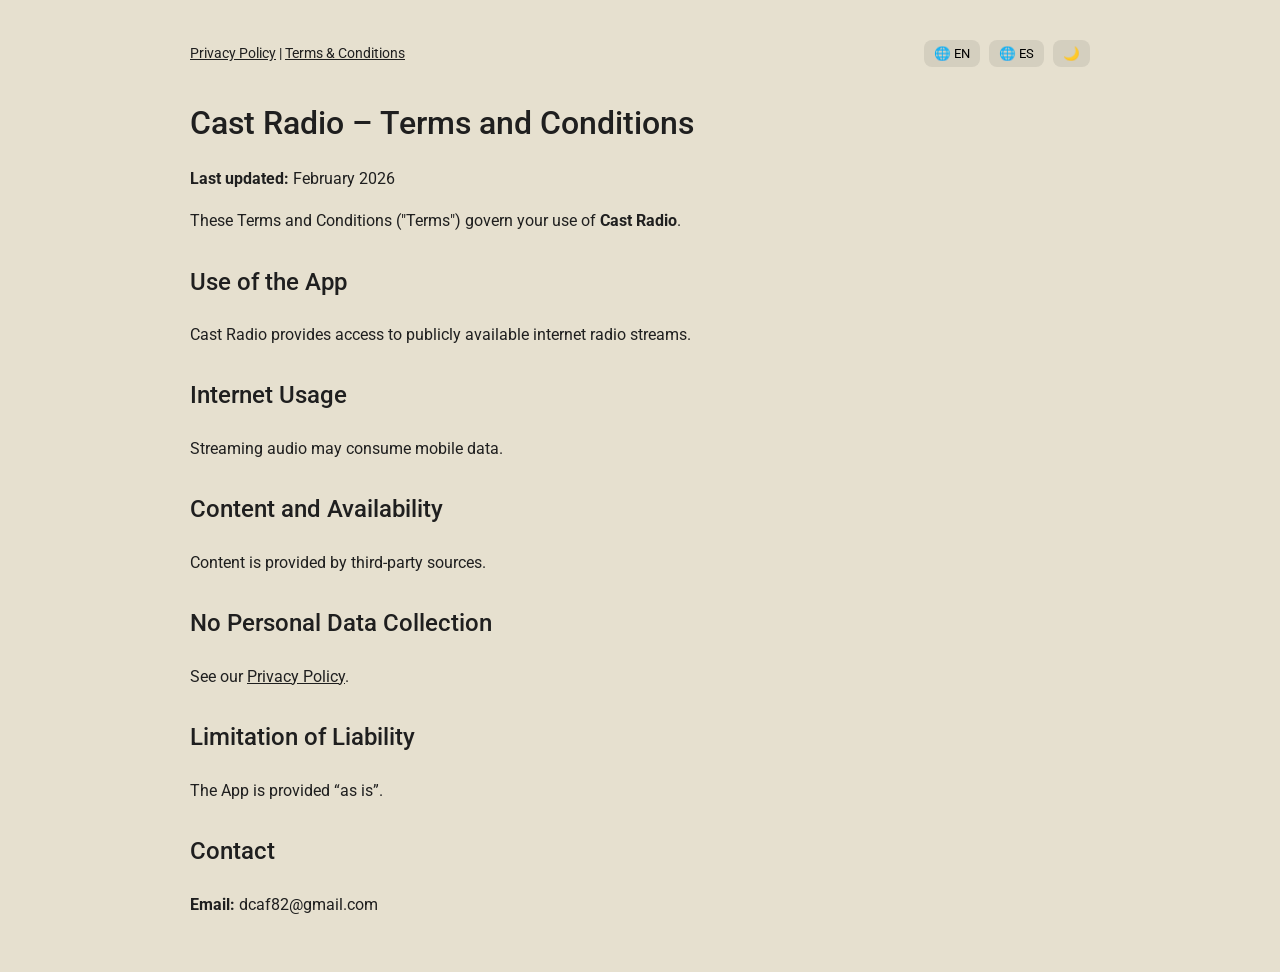
==== terms.html @ b036cca0 "Cast Radio initial repository" ====
<!DOCTYPE html>
<html lang="en">
<head>
  <meta charset="UTF-8" />
  <meta name="viewport" content="width=device-width, initial-scale=1.0" />
  <title>Cast Radio – Terms & Conditions</title>

  <link href="https://fonts.googleapis.com/css2?family=Roboto:wght@300;400;500;700&display=swap" rel="stylesheet">
  <link rel="stylesheet" href="styles.css">
</head>

<body>

  <!-- Top Navigation (THIS WAS MISSING) -->
  <div class="top-bar">
    <div>
      <a href="privacy.html">Privacy Policy</a> |
      <a href="terms.html">Terms & Conditions</a>
    </div>
    <div>
      <button onclick="setLang('en')">🌐 EN</button>
      <button onclick="setLang('es')">🌐 ES</button>
      <button onclick="toggleTheme()">🌙</button>
    </div>
  </div>

  <!-- English -->
  <div data-lang="en">
    <h1>Cast Radio – Terms and Conditions</h1>
    <p><strong>Last updated:</strong> February 2026</p>

    <p>
      These Terms and Conditions ("Terms") govern your use of <strong>Cast Radio</strong>.
    </p>

    <h2>Use of the App</h2>
    <p>Cast Radio provides access to publicly available internet radio streams.</p>

    <h2>Internet Usage</h2>
    <p>Streaming audio may consume mobile data.</p>

    <h2>Content and Availability</h2>
    <p>Content is provided by third-party sources.</p>

    <h2>No Personal Data Collection</h2>
    <p>See our <a href="privacy.html">Privacy Policy</a>.</p>

    <h2>Limitation of Liability</h2>
    <p>The App is provided “as is”.</p>

    <h2>Contact</h2>
    <p><strong>Email:</strong> dcaf82@gmail.com</p>
  </div>

  <!-- Spanish -->
  <div data-lang="es" style="display:none;">
    <h1>Cast Radio – Términos y Condiciones</h1>
    <p><strong>Última actualización:</strong> Febrero 2026</p>

    <p>
      Estos Términos y Condiciones regulan el uso de <strong>Cast Radio</strong>.
    </p>

    <h2>Uso de la Aplicación</h2>
    <p>Cast Radio ofrece acceso a radios públicas por internet.</p>

    <h2>Uso de Internet</h2>
    <p>El streaming puede consumir datos móviles.</p>

    <h2>Contenido y Disponibilidad</h2>
    <p>El contenido proviene de terceros.</p>

    <h2>No Recopilación de Datos</h2>
    <p>Consulte la <a href="privacy.html">Política de Privacidad</a>.</p>

    <h2>Limitación de Responsabilidad</h2>
    <p>La Aplicación se proporciona tal cual.</p>

    <h2>Contacto</h2>
    <p><strong>Correo electrónico:</strong> dcaf82@gmail.com</p>
  </div>

  <!-- JS (THIS WAS ALSO MISSING) -->
  <script src="app.js"></script>
</body>
</html>
---- styles.css ----
/* ===============================
   Cast Radio Web Legal Pages
   Matching Mobile App Theme
   =============================== */

:root {
  --bg-light: #e6e0cf;
  --text-light: #1f1f1f;
  --accent-light: #5b5a48;

  --bg-dark: #3f544a;
  --text-dark: #e6e6e6;
  --accent-dark: #bfc6c1;

  --card-radius: 12px;
}

/* Body */

body {
  font-family: 'Roboto', sans-serif;
  line-height: 1.65;
  margin: 0;
  padding: 40px 20px;
  max-width: 900px;
  margin-left: auto;
  margin-right: auto;

  background: var(--bg-light);
  color: var(--text-light);

  transition: background 0.3s ease, color 0.3s ease;
}

/* Headings */

h1 {
  font-weight: 500;
  margin-bottom: 8px;
}

h2 {
  margin-top: 28px;
  font-weight: 500;
}

/* Links */

a {
  color: inherit;
  text-decoration: underline;
}

/* Top bar */

.top-bar {
  display: flex;
  justify-content: space-between;
  align-items: center;
  margin-bottom: 30px;

  font-size: 14px;
}

/* Buttons */

button {
  font-family: 'Roboto', sans-serif;
  border: none;
  padding: 6px 10px;
  margin-left: 6px;
  border-radius: 8px;

  background: rgba(0,0,0,0.08);
  cursor: pointer;

  transition: background 0.2s ease;
}

button:hover {
  background: rgba(0,0,0,0.18);
}

/* Sections */

p {
  margin-bottom: 14px;
}

/* Divider */

hr {
  border: none;
  border-top: 1px solid rgba(0,0,0,0.1);
  margin: 30px 0;
}

/* ===============================
   DARK MODE
   =============================== */

body.dark {
  background: var(--bg-dark);
  color: var(--text-dark);
}

body.dark button {
  background: rgba(255,255,255,0.1);
}

body.dark button:hover {
  background: rgba(255,255,255,0.2);
}

body.dark hr {
  border-top: 1px solid rgba(255,255,255,0.15);
}

/* ===============================
   MOBILE
   =============================== */

@media (max-width: 600px) {

  body {
    padding: 24px 16px;
  }

  h1 {
    font-size: 22px;
  }

  h2 {
    font-size: 18px;
  }

  .top-bar {
    flex-direction: column;
    align-items: flex-start;
    gap: 10px;
  }

}

/* ===============================
   PRINT
   =============================== */

@media print {

  body {
    background: white !important;
    color: black !important;
    padding: 0;
  }

  .top-bar,
  button {
    display: none !important;
  }

  a {
    color: black;
  }

}
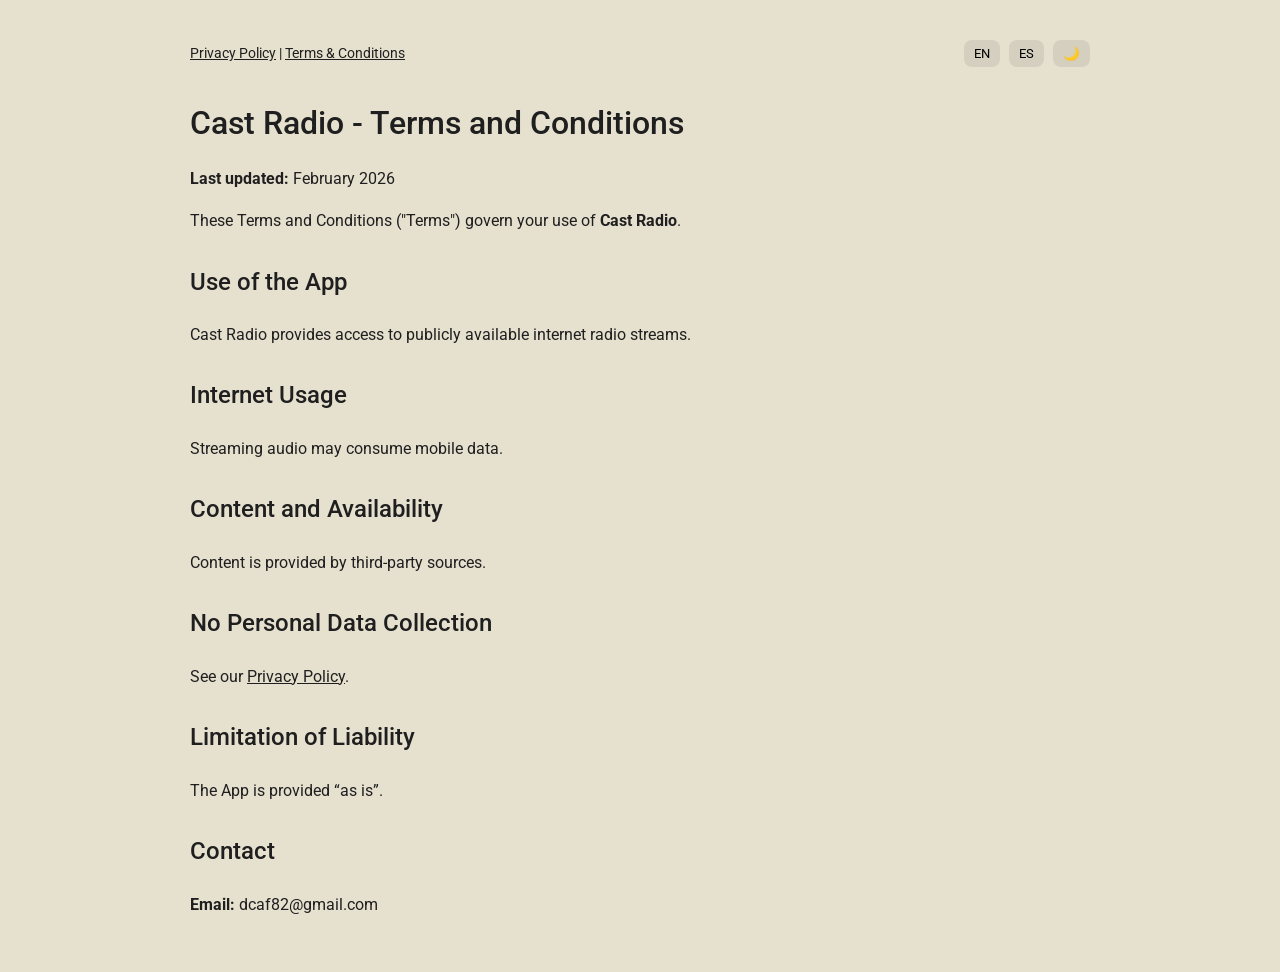
==== commit 6a568edc: "Clean up web pages" ====
--- a/terms.html
+++ b/terms.html
@@ -3,7 +3,7 @@
 <head>
   <meta charset="UTF-8" />
   <meta name="viewport" content="width=device-width, initial-scale=1.0" />
-  <title>Cast Radio – Terms & Conditions</title>
+  <title>Cast Radio - Terms & Conditions</title>
 
   <link href="https://fonts.googleapis.com/css2?family=Roboto:wght@300;400;500;700&display=swap" rel="stylesheet">
   <link rel="stylesheet" href="styles.css">
@@ -18,15 +18,15 @@
       <a href="terms.html">Terms & Conditions</a>
     </div>
     <div>
-      <button onclick="setLang('en')">🌐 EN</button>
-      <button onclick="setLang('es')">🌐 ES</button>
+      <button onclick="setLang('en')">EN</button>
+      <button onclick="setLang('es')">ES</button>
       <button onclick="toggleTheme()">🌙</button>
     </div>
   </div>
 
   <!-- English -->
   <div data-lang="en">
-    <h1>Cast Radio – Terms and Conditions</h1>
+    <h1>Cast Radio - Terms and Conditions</h1>
     <p><strong>Last updated:</strong> February 2026</p>
 
     <p>
@@ -54,7 +54,7 @@
 
   <!-- Spanish -->
   <div data-lang="es" style="display:none;">
-    <h1>Cast Radio – Términos y Condiciones</h1>
+    <h1>Cast Radio - Términos y Condiciones</h1>
     <p><strong>Última actualización:</strong> Febrero 2026</p>
 
     <p>
@@ -80,7 +80,6 @@
     <p><strong>Correo electrónico:</strong> dcaf82@gmail.com</p>
   </div>
 
-  <!-- JS (THIS WAS ALSO MISSING) -->
   <script src="app.js"></script>
 </body>
 </html>
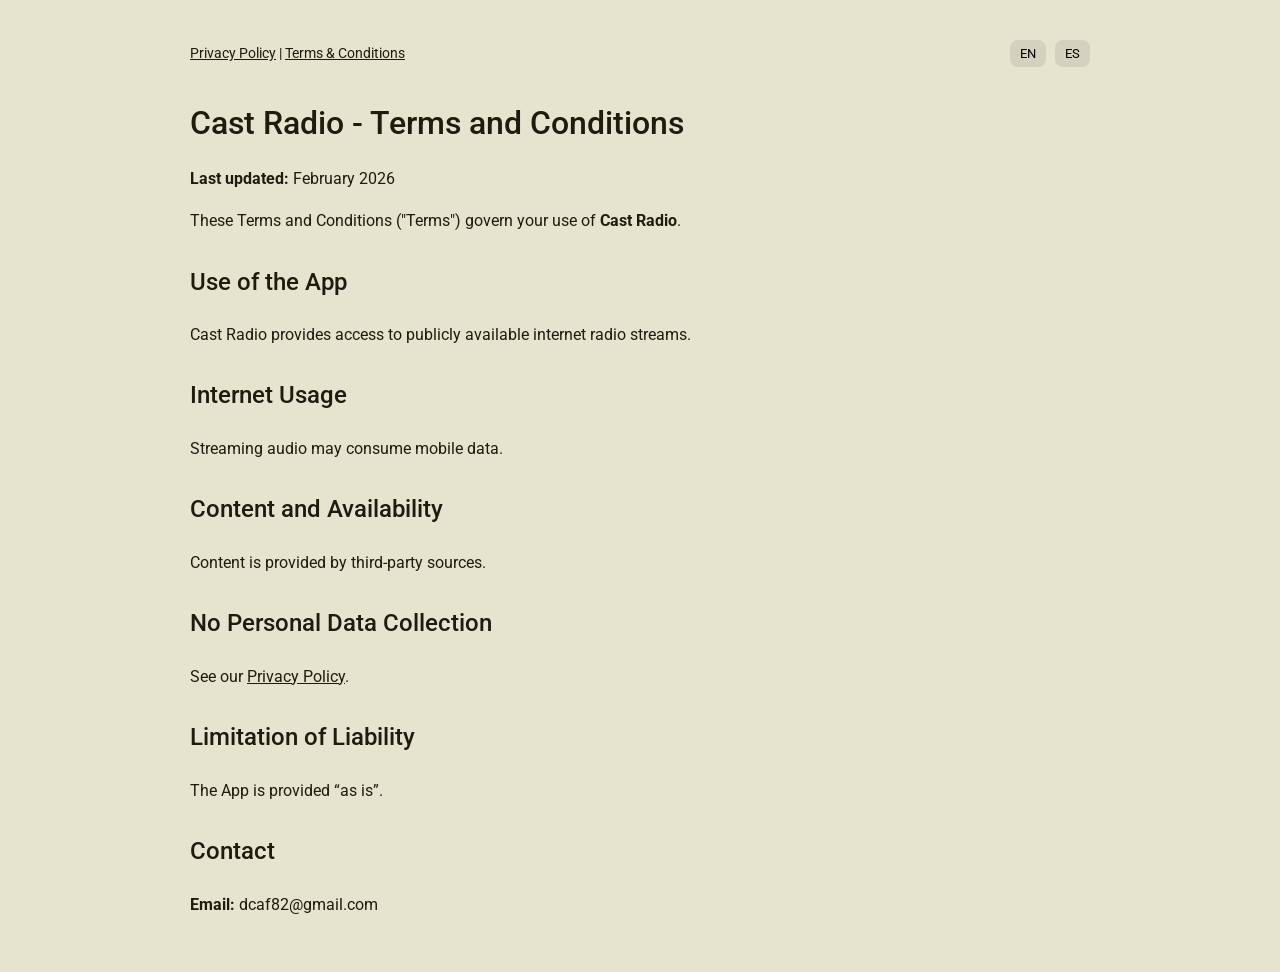
==== commit 6a17956b: "Update Privacy Policy and Terms & Conditions web pages" ====
--- a/terms.html
+++ b/terms.html
@@ -20,7 +20,6 @@
     <div>
       <button onclick="setLang('en')">EN</button>
       <button onclick="setLang('es')">ES</button>
-      <button onclick="toggleTheme()">🌙</button>
     </div>
   </div>
 
@@ -55,7 +54,7 @@
   <!-- Spanish -->
   <div data-lang="es" style="display:none;">
     <h1>Cast Radio - Términos y Condiciones</h1>
-    <p><strong>Última actualización:</strong> Febrero 2026</p>
+    <p><strong>Última actualización:</strong> June/2026</p>
 
     <p>
       Estos Términos y Condiciones regulan el uso de <strong>Cast Radio</strong>.
--- a/styles.css
+++ b/styles.css
@@ -4,13 +4,13 @@
    =============================== */
 
 :root {
-  --bg-light: #e6e0cf;
-  --text-light: #1f1f1f;
-  --accent-light: #5b5a48;
+  --bg-light: #e6e3cf;
+  --text-light: #1d1c0e;
+  --accent-light: #605f4d;
 
-  --bg-dark: #3f544a;
-  --text-dark: #e6e6e6;
-  --accent-dark: #bfc6c1;
+  --bg-dark: #354b45;
+  --text-dark: #cfe8e1;
+  --accent-dark: #b3ccc5;
 
   --card-radius: 12px;
 }
